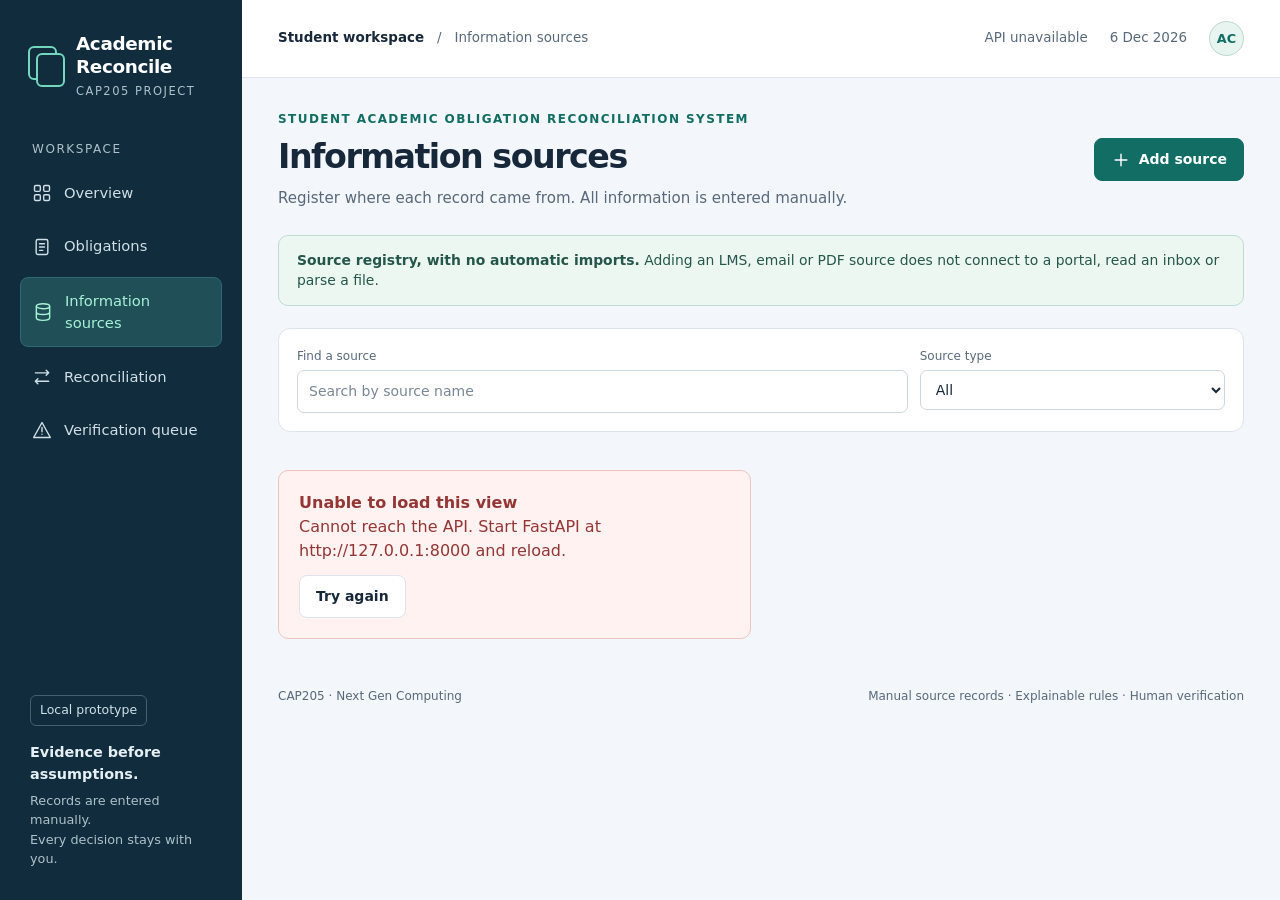
==== frontend/sources.html @ 2f540df4 "feat: add complete academic obligation reconciliation system Add FastAPI and SQLite backend, vanilla" ====
<!doctype html>
<html lang="en">
<head>
  <meta charset="utf-8">
  <meta name="viewport" content="width=device-width, initial-scale=1">
  <meta name="description" content="Student Academic Obligation Reconciliation System: compare academic source records and verify inconsistencies.">
  <title>Information sources · Academic Reconcile</title>
  <link rel="icon" type="image/svg+xml" href="favicon.svg">
  <link rel="stylesheet" href="css/styles.css">
</head>
<body>
  <div id="shell"></div>
  <noscript>This application needs JavaScript to communicate with the local FastAPI server. Enable JavaScript and reload.</noscript>
  <script type="module" src="js/sources.js"></script>
</body>
</html>
---- frontend/css/styles.css ----
@charset "UTF-8";
:root{--ink:#17283b;--muted:#58697c;--bg:#f3f6fa;--line:#dde4ec;--navy:#102c3d;--nav-muted:#aec1cb;--teal:#126e65;--teal-soft:#e7f4ef;--blue:#305fbd;--amber:#8b530d;--red:#ab3737;--radius:14px;--shadow:0 7px 22px #17334d06;font-family:Inter,ui-sans-serif,system-ui,-apple-system,BlinkMacSystemFont,"Segoe UI",sans-serif;color:var(--ink);font-size:16px;line-height:1.5}
*{box-sizing:border-box}body{margin:0;background:var(--bg)}a{color:var(--teal);text-decoration:none}a:hover{text-decoration:underline}button,input,select,textarea{font:inherit}button,a,input,select,textarea{touch-action:manipulation}button{cursor:pointer}button:disabled{cursor:wait;opacity:.65}button:focus-visible,a:focus-visible,input:focus-visible,select:focus-visible,textarea:focus-visible{outline:3px solid #307fb5;outline-offset:3px}button{border:0}h1,h2,h3,p{margin-top:0}h1{font-size:clamp(1.6rem,2.6vw,2.15rem);letter-spacing:-.045em;line-height:1.2;margin-bottom:10px}h2{font-size:1.1rem;letter-spacing:-.02em}h3{font-size:1rem}p{margin-bottom:12px}svg{width:20px;height:20px;flex-shrink:0;vertical-align:middle}.skip-link{position:fixed;top:-60px;left:20px;z-index:100;background:white;padding:12px}.skip-link:focus{top:12px}.sidebar{position:fixed;inset:0 auto 0 0;width:242px;background:var(--navy);color:white;padding:32px 20px;display:flex;flex-direction:column;z-index:20}.brand{display:flex;align-items:center;gap:12px;color:white;font-size:1.15rem;font-weight:650;line-height:1.25;letter-spacing:-.02em;padding:0 8px;margin-bottom:42px}.brand:hover{text-decoration:none}.brand-mark{width:36px;height:39px;position:relative;flex:none}.brand-mark:before,.brand-mark:after{content:"";position:absolute;width:25px;height:30px;border:2px solid #72d7bd;border-radius:6px;left:0;top:0}.brand-mark:after{left:8px;top:7px;background:var(--navy)}.brand small{display:block;color:var(--nav-muted);font-size:.72rem;font-weight:500;letter-spacing:.13em;margin-top:6px}.nav-label{color:var(--nav-muted);font-size:.75rem;letter-spacing:.13em;padding:0 12px;margin-bottom:12px}.nav-list{display:grid;gap:7px}.nav-list a{display:flex;align-items:center;gap:12px;color:#d1dfe6;font-size:.92rem;padding:12px;border-radius:8px;font-weight:500}.nav-list a:hover{background:#1b3c4c;text-decoration:none}.nav-list a.active{background:#204f57;color:#a6f2d7;border:1px solid #306770}.sidebar-foot{margin-top:auto;font-size:.8rem;color:var(--nav-muted);padding:24px 10px 0}.sidebar-foot strong{display:block;font-size:.9rem;color:#e6f0f4;margin-bottom:6px}.local-pill{display:inline-flex;align-items:center;gap:6px;font-size:.78rem;color:#cfe1e9;padding:5px 9px;border:1px solid #44616f;border-radius:6px;margin-bottom:16px}.workspace{margin-left:242px;min-height:100vh}.topbar{height:78px;background:white;border-bottom:1px solid var(--line);padding:0 36px;display:flex;align-items:center;justify-content:space-between;gap:20px;font-size:.84rem;color:var(--muted)}.topbar strong{color:var(--ink);font-weight:550}.crumb{display:flex;align-items:center;gap:13px}.topbar-right{display:flex;align-items:center;gap:22px}.avatar{display:grid;place-items:center;background:var(--teal-soft);border:1px solid #bcd8cc;width:35px;height:35px;border-radius:50%;color:var(--teal);font-weight:650;font-size:.8rem}.menu-toggle{display:none;background:none;color:var(--ink);padding:4px}.main{padding:32px 36px 48px;max-width:1560px;margin:auto}.page-head{display:flex;align-items:center;justify-content:space-between;gap:20px;margin-bottom:25px}.page-head p{color:var(--muted);font-size:.94rem;margin:0}.eyebrow{font-size:.75rem;color:var(--teal);font-weight:700;letter-spacing:.12em;text-transform:uppercase;margin-bottom:9px}.head-actions,.actions{display:flex;gap:10px;flex-wrap:wrap;align-items:center}.btn{display:inline-flex;align-items:center;justify-content:center;gap:8px;background:var(--teal);color:white;padding:10px 16px;border-radius:8px;border:1px solid var(--teal);font-size:.875rem;font-weight:600;white-space:nowrap;text-decoration:none;min-height:42px}.btn:hover{background:#0d5a52;text-decoration:none}.btn.secondary{background:white;border-color:var(--line);color:var(--ink)}.btn.secondary:hover{background:#edf3f6}.btn.danger{background:#aa3030;border-color:#aa3030}.btn.small{min-height:34px;padding:6px 10px;font-size:.8rem}.text-button{padding:4px;background:none;color:var(--teal);font-size:.85rem;font-weight:600}.muted{color:var(--muted)}.small-text{font-size:.83rem}.notice{display:flex;align-items:flex-start;gap:12px;padding:14px 18px;border:1px solid #bdddd1;border-radius:10px;background:#edf7f2;font-size:.87rem;color:#24564a;margin-bottom:22px}.notice.amber{border-color:#ebd3a2;background:#fff8e8;color:#7d5114}.notice strong{font-weight:650}.notice p:last-child{margin:0}.notice .push{margin-left:auto}.metrics{display:grid;grid-template-columns:repeat(5,minmax(0,1fr));gap:14px;margin-bottom:24px}.metric{background:white;border:1px solid var(--line);border-radius:var(--radius);padding:20px;box-shadow:var(--shadow);position:relative}.metric-label{font-size:.84rem;font-weight:550;color:var(--muted);padding-right:16px;min-height:40px}.metric-number{font-size:2.1rem;font-weight:650;letter-spacing:-.055em;line-height:1.25;margin:4px 0}.metric .metric-caption{font-size:.75rem;color:var(--muted)}.metric-icon{position:absolute;right:14px;top:18px;color:var(--muted)}.metric.alert .metric-number{color:var(--red)}.metric.pending .metric-number{color:var(--amber)}.dashboard-grid{display:grid;grid-template-columns:minmax(0,1.55fr) minmax(285px,1fr);gap:22px;margin-bottom:22px}.panel{background:white;border:1px solid var(--line);border-radius:var(--radius);overflow:hidden;box-shadow:var(--shadow)}.panel-head{display:flex;align-items:center;justify-content:space-between;gap:12px;padding:20px 22px;border-bottom:1px solid #e9edf2}.panel-head h2{margin:0}.panel-content{padding:22px}.attention-item{padding:18px 22px;border-bottom:1px solid #e9edf2}.attention-item:last-child{border-bottom:0}.attention-top{display:flex;align-items:center;justify-content:space-between;gap:12px;margin-bottom:9px}.attention-item h3{margin:8px 0 4px}.attention-item p{font-size:.85rem;margin-bottom:12px;color:var(--muted)}.badge{display:inline-flex;align-items:center;white-space:normal;gap:5px;vertical-align:middle;border-radius:5px;padding:3px 8px;font-size:.75rem;line-height:1.5;font-weight:650;background:#eef2f6;color:#44576e}.badge.red{background:#fcebea;color:#973232}.badge.amber{background:#fff1d5;color:#84500c}.badge.green{background:#e5f4ed;color:#216747}.badge.blue{background:#e9efff;color:#325dab}.badge.neutral{background:#edf1f5;color:#536479}.due-comparison{display:flex;gap:18px;flex-wrap:wrap;font-size:.85rem}.due-comparison span{display:grid;gap:3px}.due-comparison small{color:var(--muted)}.due-comparison strong{color:var(--red);font-weight:600}.bar-row{margin-bottom:18px}.bar-label{display:flex;justify-content:space-between;align-items:center;font-size:.85rem;margin-bottom:7px}.bar-track{height:7px;background:#edf1f5;border-radius:8px;overflow:hidden}.bar-value{height:100%;background:var(--teal);border-radius:8px}.bar-value.blue{background:#5075ca}.bar-value.red{background:#c95d53}.bar-value.neutral{background:#8d9faf}.run-meta{border-top:1px solid var(--line);padding-top:17px;font-size:.82rem;color:var(--muted)}.run-meta strong{color:var(--ink)}.table-wrap{overflow-x:auto}table{width:100%;border-collapse:collapse;font-size:.875rem}th{background:#f8fafc;color:var(--muted);font-size:.74rem;letter-spacing:.05em;text-transform:uppercase;text-align:left;padding:13px 19px;font-weight:600;white-space:nowrap}td{padding:17px 19px;border-bottom:1px solid #e7edf2;vertical-align:middle}tr:last-child td{border-bottom:0}tbody tr:hover{background:#fbfcfe}td .subline{display:block;color:var(--muted);font-size:.78rem;margin-top:4px}td .title-link{font-weight:600;color:var(--ink)}.nowrap{white-space:nowrap}.toolbar{display:flex;gap:12px;flex-wrap:wrap;margin-bottom:18px;padding:18px;background:white;border:1px solid var(--line);border-radius:12px}.toolbar label{font-size:.75rem;color:var(--muted);display:flex;flex-direction:column;gap:5px;min-width:130px;flex:1}.toolbar .search-field{flex:2;min-width:205px}input,select,textarea{width:100%;min-width:0;padding:10px 11px;border:1px solid #cbd6e0;border-radius:7px;background:white;color:var(--ink);font-size:.875rem}input[type=checkbox]{width:17px;height:17px;accent-color:var(--teal)}textarea{resize:vertical;min-height:85px}input::placeholder{color:#788797}.filter-foot{display:flex;align-items:center;justify-content:space-between;gap:15px;margin:12px 0;font-size:.85rem;color:var(--muted)}.checkbox{display:flex!important;flex-direction:row!important;align-items:center;gap:8px!important;font-size:.84rem!important}.pagination{display:flex;align-items:center;justify-content:space-between;padding:17px 20px;border-top:1px solid var(--line);font-size:.8rem;color:var(--muted)}.pagination .actions{gap:8px}.empty,.loading{padding:48px 25px;text-align:center;color:var(--muted)}.empty h3{color:var(--ink);margin-bottom:6px}.empty p{font-size:.9rem}.error-state{margin:20px 0;padding:20px;border:1px solid #efc4c0;background:#fff2f1;border-radius:10px;color:#943634}.source-grid{display:grid;grid-template-columns:repeat(2,minmax(0,1fr));gap:20px}.source-card{background:white;border:1px solid var(--line);border-radius:14px;padding:24px}.source-card h2{margin:13px 0 7px}.source-card p{font-size:.9rem;color:var(--muted);min-height:42px}.source-meta{display:flex;justify-content:space-between;gap:12px;font-size:.8rem;color:var(--muted);border-top:1px solid var(--line);padding-top:17px;margin-top:20px}.source-actions{display:flex;gap:8px;margin-top:18px}.result-list{display:grid;gap:16px}.result-card{background:white;border:1px solid var(--line);border-radius:13px;overflow:hidden}.result-header{padding:16px 20px;display:flex;gap:12px;align-items:center;border-bottom:1px solid var(--line);flex-wrap:wrap}.result-header .score{margin-left:auto;color:var(--muted);font-size:.8rem}.record-pair{display:grid;grid-template-columns:1fr 1fr;gap:0}.record-mini{padding:17px 20px}.record-mini+ .record-mini{border-left:1px solid var(--line)}.record-mini h3{margin:6px 0 8px;font-size:.95rem;overflow-wrap:anywhere;white-space:pre-wrap}.record-mini .mini-source{font-size:.75rem;letter-spacing:.04em;color:var(--muted);font-weight:600}.record-mini p{font-size:.84rem;margin:5px 0;color:var(--muted)}.record-mini strong{color:var(--ink)}.result-reason{padding:16px 20px;background:#f9fbfc;border-top:1px solid var(--line);font-size:.87rem}.result-reason p{margin-bottom:12px}.result-reason p:last-child{margin:0}.rule-box{margin:20px 0;background:white;border:1px solid var(--line);border-radius:10px;padding:15px 18px;font-size:.85rem}.rule-box summary{cursor:pointer;font-weight:600}.rule-box p{color:var(--muted);margin-top:12px}.issue-explanation{max-width:430px;font-size:.83rem;color:var(--muted);line-height:1.5}.dialog{border:1px solid var(--line);border-radius:16px;padding:0;width:min(590px,calc(100% - 30px));max-height:88vh;color:var(--ink);box-shadow:0 24px 80px #0d263740}.dialog.wide{width:min(940px,calc(100% - 30px))}.dialog::backdrop{background:#0e25375e;backdrop-filter:blur(2px)}.dialog-head{display:flex;align-items:center;justify-content:space-between;padding:21px 24px;border-bottom:1px solid var(--line);position:sticky;top:0;background:white;z-index:2}.dialog-head h2{margin:0;font-size:1.2rem}.close-dialog{background:#f1f4f7;color:var(--ink);border-radius:6px;min-width:34px;min-height:34px;font-size:1.2rem}.dialog-body{padding:24px}.dialog-actions{display:flex;justify-content:flex-end;gap:10px;margin-top:22px}.form-grid{display:grid;grid-template-columns:1fr 1fr;gap:17px}.form-grid label,.form-field{display:flex;flex-direction:column;gap:6px;font-size:.85rem;font-weight:550}.form-grid .full{grid-column:1/-1}.form-help{font-weight:400;font-size:.78rem;color:var(--muted)}.form-error{color:#a43131;padding:10px 0;font-size:.85rem;white-space:pre-line}.detail-grid{display:grid;grid-template-columns:1fr 1fr;gap:16px}.record-detail{border:1px solid var(--line);padding:18px;border-radius:10px;min-width:0}.record-detail h3{font-size:1.1rem;white-space:pre-wrap;overflow-wrap:anywhere;margin:12px 0}.record-detail dl{display:grid;grid-template-columns:auto minmax(0,1fr);gap:9px 14px;font-size:.82rem}.record-detail dt{color:var(--muted)}.record-detail dd{margin:0;overflow-wrap:anywhere}.record-detail p{white-space:pre-wrap;font-size:.86rem;overflow-wrap:anywhere}.review-form{border-top:1px solid var(--line);margin-top:22px;padding-top:22px}.toast-region{position:fixed;bottom:24px;right:24px;z-index:100;display:grid;gap:10px;max-width:min(430px,calc(100% - 40px))}.toast{background:#173d35;color:white;border:1px solid #4a8874;padding:15px 20px;border-radius:10px;box-shadow:0 10px 25px #0002;font-size:.9rem}.toast.error{background:#8b3232;border-color:#d47676}.app-footer{font-size:.75rem;color:var(--muted);margin-top:28px;display:flex;justify-content:space-between;gap:20px}.mono{font-variant-numeric:tabular-nums}.preserve{white-space:pre-wrap;overflow-wrap:anywhere}.badge-row{display:flex;gap:8px;flex-wrap:wrap}.hidden{display:none!important}
@media(min-width:1600px){.main{padding-top:42px}.metric{padding:24px}.metric-label{min-height:30px}.dashboard-grid{grid-template-columns:1.7fr 1fr}}
@media(max-width:1180px){.sidebar{width:215px;padding:28px 14px}.workspace{margin-left:215px}.main{padding:27px 24px}.topbar{padding:0 24px}.metrics{gap:10px}.metric{padding:16px 12px}.metric-icon{display:none}.metric-label{padding:0;font-size:.78rem}.dashboard-grid{grid-template-columns:1.3fr 1fr}.page-head{align-items:flex-start}.head-actions{justify-content:flex-end}.btn{padding:10px 12px}.topbar-right #today{display:none}}
@media(max-width:900px){.metrics{grid-template-columns:repeat(3,1fr)}.metric-label{min-height:auto}.dashboard-grid{grid-template-columns:1fr}.page-head{flex-direction:column}.head-actions{justify-content:flex-start}.source-grid{grid-template-columns:1fr}.topbar{height:65px}.main{padding:25px 20px}.source-meta{flex-wrap:wrap}}
@media(max-width:700px){.sidebar{transform:translateX(-100%);width:242px;transition:transform .15s ease}.sidebar.open{transform:translateX(0);box-shadow:0 0 0 100vmax #08253870}.workspace{margin-left:0}.menu-toggle{display:block}.topbar{padding:0 18px;gap:8px}.crumb{font-size:.8rem;gap:8px}.topbar-right{gap:10px}.topbar-right #connection{display:none}.main{padding:23px 16px}.metrics{grid-template-columns:repeat(2,1fr);gap:10px}.metric:last-child{grid-column:1/-1;display:grid;grid-template-columns:1fr auto;align-items:center}.metric:last-child .metric-caption{grid-column:1}.metric:last-child .metric-number{grid-column:2;grid-row:1/3}.metric-number{font-size:1.9rem}.toolbar{padding:14px;gap:10px}.toolbar label{min-width:120px}.toolbar .search-field{flex-basis:100%}.panel-head{padding:17px}.panel-content{padding:18px}.attention-item{padding:16px}.form-grid,.detail-grid,.record-pair{grid-template-columns:1fr}.form-grid .full{grid-column:auto}.record-mini+.record-mini{border-left:0;border-top:1px solid var(--line)}.dialog-body{padding:18px}.dialog-head{padding:17px 18px}.result-header{gap:8px}.result-header .score{margin-left:0;width:100%}.app-footer{display:block}.app-footer span{display:block;margin-bottom:8px}.notice{font-size:.83rem}.attention-top{flex-wrap:wrap}.page-head p{font-size:.88rem}.head-actions{width:100%}.head-actions .btn{flex:1}.topbar-right .avatar{width:30px;height:30px}.pagination{gap:10px;padding:14px}.filter-foot{align-items:flex-start;flex-direction:column}}
@media(prefers-reduced-motion:reduce){*{transition:none!important;scroll-behavior:auto!important}}
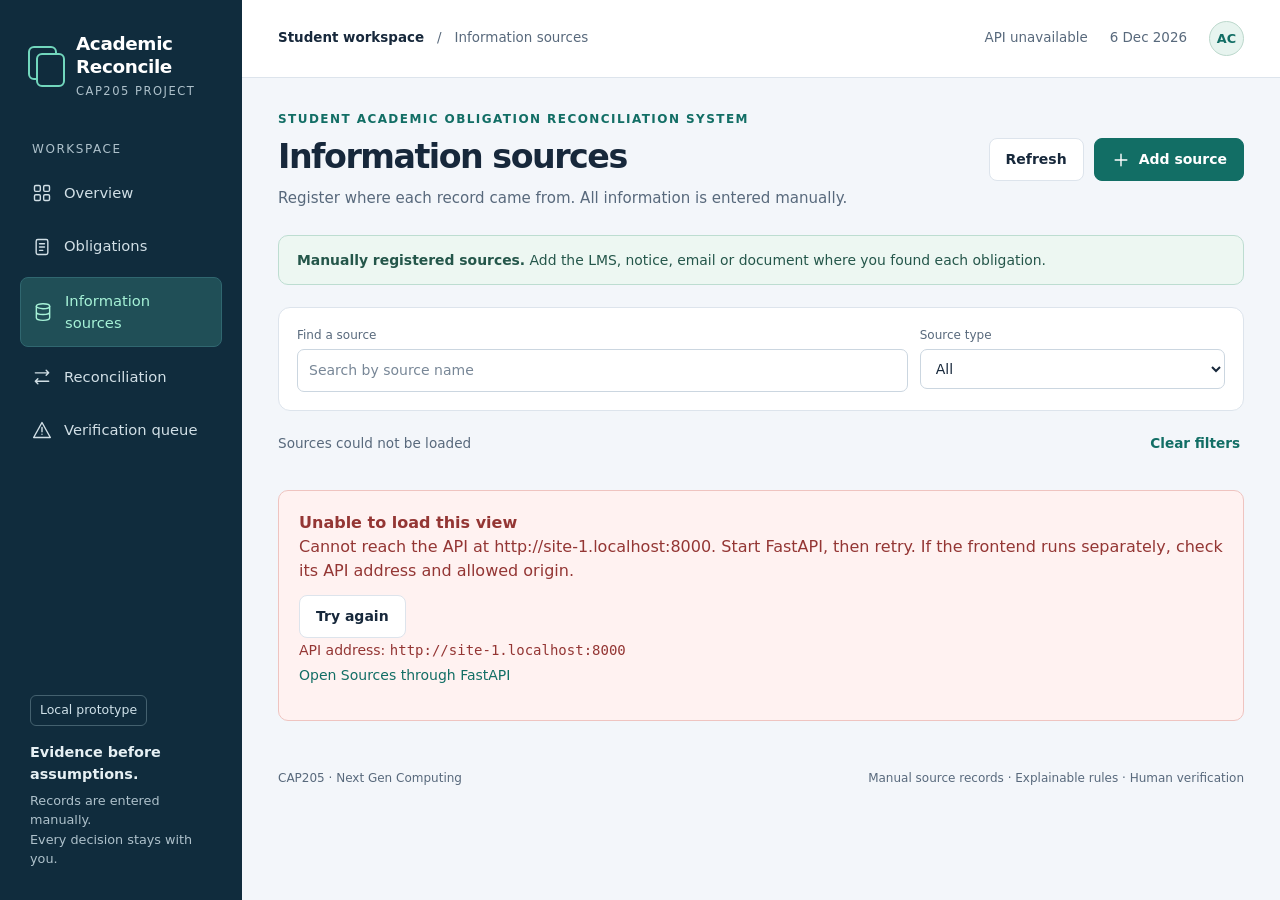
==== commit 09cad708: "Improve conflict evidence cards and Sources connection recovery" ====
--- a/frontend/sources.html
+++ b/frontend/sources.html
@@ -9,7 +9,7 @@
   <link rel="stylesheet" href="css/styles.css">
 </head>
 <body>
-  <div id="shell"></div>
+  <div id="shell"><main class="boot-help"><h1>Information sources</h1><p>Loading the application…</p><details><summary>If this page does not load</summary><p>Start the FastAPI backend and open <a href="http://127.0.0.1:8000/app/sources.html">Sources in the local app</a>. Opening this HTML file directly will block JavaScript modules. If you use a different backend port, use that address instead.</p></details></main></div>
   <noscript>This application needs JavaScript to communicate with the local FastAPI server. Enable JavaScript and reload.</noscript>
   <script type="module" src="js/sources.js"></script>
 </body>
--- a/frontend/css/styles.css
+++ b/frontend/css/styles.css
@@ -6,3 +6,7 @@
 @media(max-width:900px){.metrics{grid-template-columns:repeat(3,1fr)}.metric-label{min-height:auto}.dashboard-grid{grid-template-columns:1fr}.page-head{flex-direction:column}.head-actions{justify-content:flex-start}.source-grid{grid-template-columns:1fr}.topbar{height:65px}.main{padding:25px 20px}.source-meta{flex-wrap:wrap}}
 @media(max-width:700px){.sidebar{transform:translateX(-100%);width:242px;transition:transform .15s ease}.sidebar.open{transform:translateX(0);box-shadow:0 0 0 100vmax #08253870}.workspace{margin-left:0}.menu-toggle{display:block}.topbar{padding:0 18px;gap:8px}.crumb{font-size:.8rem;gap:8px}.topbar-right{gap:10px}.topbar-right #connection{display:none}.main{padding:23px 16px}.metrics{grid-template-columns:repeat(2,1fr);gap:10px}.metric:last-child{grid-column:1/-1;display:grid;grid-template-columns:1fr auto;align-items:center}.metric:last-child .metric-caption{grid-column:1}.metric:last-child .metric-number{grid-column:2;grid-row:1/3}.metric-number{font-size:1.9rem}.toolbar{padding:14px;gap:10px}.toolbar label{min-width:120px}.toolbar .search-field{flex-basis:100%}.panel-head{padding:17px}.panel-content{padding:18px}.attention-item{padding:16px}.form-grid,.detail-grid,.record-pair{grid-template-columns:1fr}.form-grid .full{grid-column:auto}.record-mini+.record-mini{border-left:0;border-top:1px solid var(--line)}.dialog-body{padding:18px}.dialog-head{padding:17px 18px}.result-header{gap:8px}.result-header .score{margin-left:0;width:100%}.app-footer{display:block}.app-footer span{display:block;margin-bottom:8px}.notice{font-size:.83rem}.attention-top{flex-wrap:wrap}.page-head p{font-size:.88rem}.head-actions{width:100%}.head-actions .btn{flex:1}.topbar-right .avatar{width:30px;height:30px}.pagination{gap:10px;padding:14px}.filter-foot{align-items:flex-start;flex-direction:column}}
 @media(prefers-reduced-motion:reduce){*{transition:none!important;scroll-behavior:auto!important}}
+
+/* Evidence cards keep competing dates visible without opening a dialog. */
+.verification-list{display:grid;gap:18px}.verification-card{padding:24px;background:#fff;border:1px solid #dce4e8;border-radius:16px;box-shadow:0 3px 12px #102c3d05}.verification-card-header,.verification-card-footer{display:flex;align-items:center;justify-content:space-between;gap:16px;flex-wrap:wrap}.verification-card h2{font-size:18px;margin:18px 0 14px}.issue-evidence-grid{display:grid;grid-template-columns:repeat(auto-fit,minmax(min(100%,230px),1fr));gap:12px;margin:14px 0}.issue-evidence{display:flex;flex-direction:column;gap:8px;background:#f5f8fa;border:1px solid #e0e7ec;border-radius:10px;padding:16px;overflow-wrap:anywhere}.issue-evidence>strong{font-size:21px;color:#173c50}.issue-evidence>strong.deadline-conflict{color:#aa3434}.issue-evidence>strong.deadline-missing{color:#855b13;font-size:18px}.issue-reason{color:#526774;line-height:1.65;margin:16px 0}.verification-card-footer{border-top:1px solid #e6ecef;padding-top:16px}.source-grid>.error-state,.source-grid>.empty,.source-grid>.loading{grid-column:1/-1}.connection-help{font-size:14px;line-height:1.8;overflow-wrap:anywhere}.boot-help{max-width:680px;margin:60px auto;padding:24px}.boot-help details{margin-top:24px}.verification-card .notice{margin:12px 0}.verification-card .badge-row{flex-wrap:wrap}
+@media(max-width:600px){.verification-card{padding:16px}.verification-card-footer .btn{width:100%}.issue-evidence-grid{grid-template-columns:1fr}}
